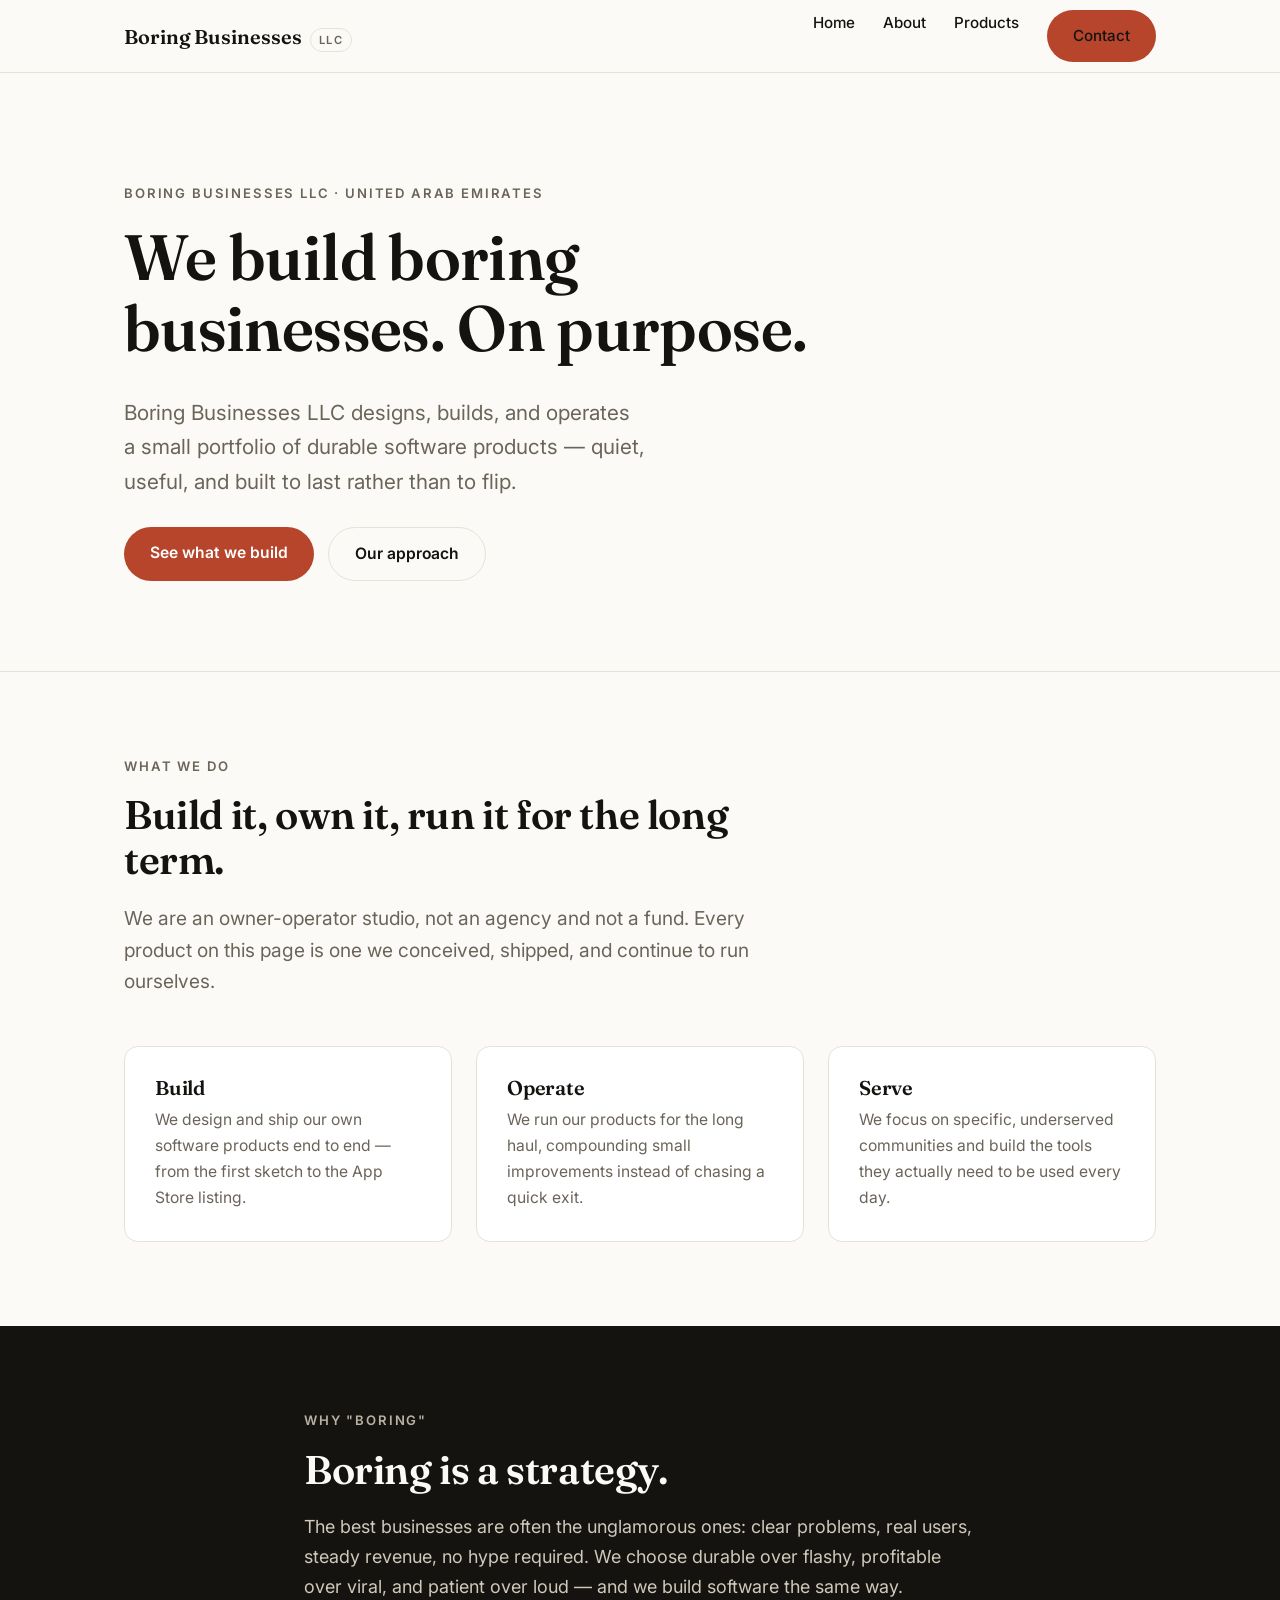
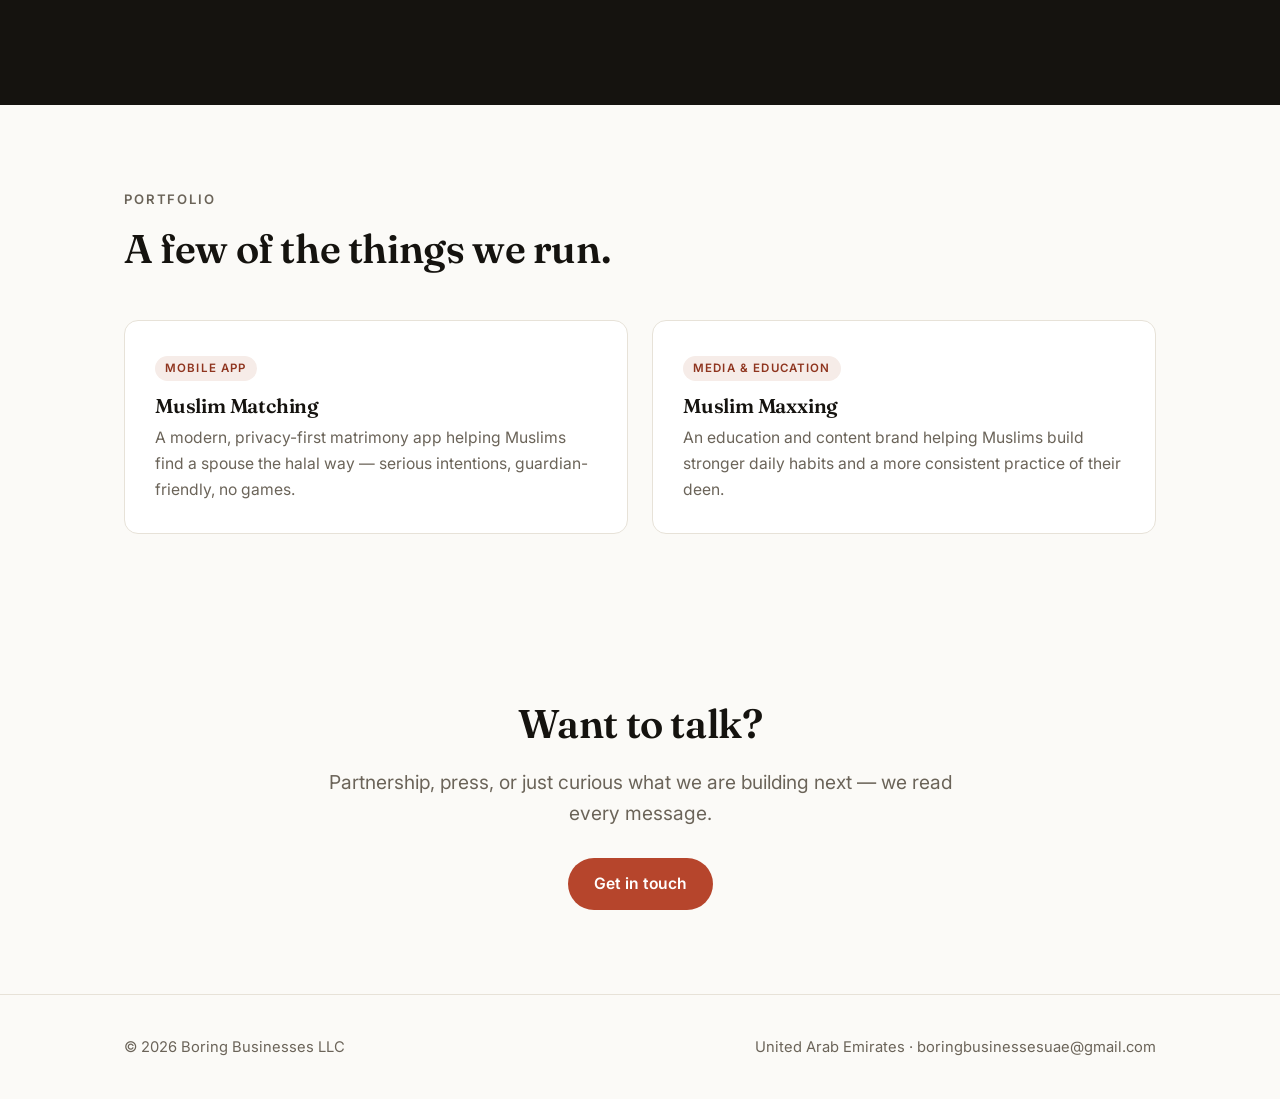
==== index.html @ 44aef719 "Boring Businesses LLC company site (Apple-enrollment ready) Co-Authored-By: Claude Opus 4.8 (1M cont" ====
<!DOCTYPE html>
<html lang="en">
<head>
  <meta charset="UTF-8" />
  <meta name="viewport" content="width=device-width, initial-scale=1.0" />
  <title>Boring Businesses LLC — A product studio for durable software</title>
  <meta name="description" content="Boring Businesses LLC is a United Arab Emirates product studio that designs, builds, and operates a small portfolio of durable software products and brands, including Muslim Matching." />
  <link rel="preconnect" href="https://fonts.googleapis.com" />
  <link rel="preconnect" href="https://fonts.gstatic.com" crossorigin />
  <link href="https://fonts.googleapis.com/css2?family=Fraunces:opsz,wght@9..144,500;9..144,600&family=Inter:wght@400;500;600&display=swap" rel="stylesheet" />
  <link rel="stylesheet" href="/styles.css" />
</head>
<body>
  <header class="site-header">
    <div class="container header-inner">
      <a class="brand" href="/">Boring Businesses <span>LLC</span></a>
      <nav class="nav">
        <a href="/">Home</a>
        <a href="/about.html">About</a>
        <a href="/products.html">Products</a>
        <a href="/contact.html" class="btn">Contact</a>
      </nav>
    </div>
  </header>

  <main>
    <section class="hero">
      <div class="container">
        <p class="eyebrow">Boring Businesses LLC · United Arab Emirates</p>
        <h1>We build boring<br />businesses. On purpose.</h1>
        <p class="lead">Boring Businesses LLC designs, builds, and operates a small portfolio of durable software products — quiet, useful, and built to last rather than to flip.</p>
        <div class="cta-row">
          <a href="/products.html" class="btn">See what we build</a>
          <a href="/about.html" class="btn btn-ghost">Our approach</a>
        </div>
      </div>
    </section>

    <hr class="divider" />

    <section>
      <div class="container">
        <div class="section-head">
          <p class="eyebrow">What we do</p>
          <h2>Build it, own it, run it for the long term.</h2>
          <p class="lead">We are an owner-operator studio, not an agency and not a fund. Every product on this page is one we conceived, shipped, and continue to run ourselves.</p>
        </div>
        <div class="grid grid-3">
          <div class="card">
            <h3>Build</h3>
            <p>We design and ship our own software products end to end — from the first sketch to the App Store listing.</p>
          </div>
          <div class="card">
            <h3>Operate</h3>
            <p>We run our products for the long haul, compounding small improvements instead of chasing a quick exit.</p>
          </div>
          <div class="card">
            <h3>Serve</h3>
            <p>We focus on specific, underserved communities and build the tools they actually need to be used every day.</p>
          </div>
        </div>
      </div>
    </section>

    <section class="band">
      <div class="container narrow">
        <p class="eyebrow">Why "boring"</p>
        <h2>Boring is a strategy.</h2>
        <p>The best businesses are often the unglamorous ones: clear problems, real users, steady revenue, no hype required. We choose durable over flashy, profitable over viral, and patient over loud — and we build software the same way.</p>
      </div>
    </section>

    <section>
      <div class="container">
        <div class="section-head">
          <p class="eyebrow">Portfolio</p>
          <h2>A few of the things we run.</h2>
        </div>
        <div class="grid grid-2">
          <a class="card" href="/products.html" style="color:inherit">
            <span class="tag">Mobile app</span>
            <h3>Muslim Matching</h3>
            <p>A modern, privacy-first matrimony app helping Muslims find a spouse the halal way — serious intentions, guardian-friendly, no games.</p>
          </a>
          <a class="card" href="/products.html" style="color:inherit">
            <span class="tag">Media &amp; education</span>
            <h3>Muslim Maxxing</h3>
            <p>An education and content brand helping Muslims build stronger daily habits and a more consistent practice of their deen.</p>
          </a>
        </div>
      </div>
    </section>

    <section class="center">
      <div class="container narrow">
        <h2>Want to talk?</h2>
        <p class="lead" style="margin:0 auto 28px">Partnership, press, or just curious what we are building next — we read every message.</p>
        <a href="/contact.html" class="btn">Get in touch</a>
      </div>
    </section>
  </main>

  <footer class="site-footer">
    <div class="container footer-inner">
      <div>© 2026 Boring Businesses LLC</div>
      <div>United Arab Emirates · <a href="mailto:boringbusinessesuae@gmail.com">boringbusinessesuae@gmail.com</a></div>
    </div>
  </footer>
</body>
</html>
---- styles.css ----
/* Boring Businesses LLC — site styles */
:root {
  --ink: #15130f;
  --paper: #fbfaf7;
  --muted: #6b6459;
  --line: #e7e2d8;
  --accent: #b6452c;
  --accent-ink: #8f351f;
  --card: #ffffff;
  --max: 1080px;
  --radius: 14px;
}

* { box-sizing: border-box; }

html { scroll-behavior: smooth; }

body {
  margin: 0;
  background: var(--paper);
  color: var(--ink);
  font-family: "Inter", -apple-system, BlinkMacSystemFont, "Segoe UI", Roboto, Helvetica, Arial, sans-serif;
  font-size: 18px;
  line-height: 1.65;
  -webkit-font-smoothing: antialiased;
  text-rendering: optimizeLegibility;
}

.container { width: 100%; max-width: var(--max); margin: 0 auto; padding: 0 24px; }

h1, h2, h3 {
  font-family: "Fraunces", Georgia, "Times New Roman", serif;
  font-weight: 600;
  line-height: 1.12;
  letter-spacing: -0.01em;
  margin: 0 0 0.5em;
}
h1 { font-size: clamp(2.4rem, 5.5vw, 4rem); }
h2 { font-size: clamp(1.7rem, 3.5vw, 2.5rem); }
h3 { font-size: 1.25rem; }
p { margin: 0 0 1.1em; }
a { color: var(--accent-ink); text-decoration: none; }
a:hover { text-decoration: underline; }

.eyebrow {
  font-size: 0.82rem;
  letter-spacing: 0.14em;
  text-transform: uppercase;
  color: var(--muted);
  font-weight: 600;
  margin-bottom: 1rem;
}

/* Header */
.site-header {
  position: sticky; top: 0; z-index: 20;
  background: rgba(251,250,247,0.86);
  backdrop-filter: saturate(140%) blur(10px);
  border-bottom: 1px solid var(--line);
}
.header-inner { display: flex; align-items: center; justify-content: space-between; height: 72px; }
.brand {
  font-family: "Fraunces", Georgia, serif;
  font-weight: 600; font-size: 1.25rem; color: var(--ink);
  display: flex; align-items: baseline; gap: 8px;
}
.brand:hover { text-decoration: none; }
.brand span {
  font-family: "Inter", sans-serif; font-size: 0.7rem; letter-spacing: 0.12em;
  color: var(--muted); border: 1px solid var(--line); border-radius: 999px; padding: 2px 8px;
}
.nav { display: flex; gap: 28px; }
.nav a { color: var(--ink); font-size: 0.95rem; font-weight: 500; }
.nav a:hover { color: var(--accent-ink); text-decoration: none; }

/* Buttons */
.btn {
  display: inline-block; background: var(--accent); color: #fff;
  padding: 13px 26px; border-radius: 999px; font-weight: 600; font-size: 0.98rem;
  transition: background 0.15s ease, transform 0.15s ease;
}
.btn:hover { background: var(--accent-ink); text-decoration: none; transform: translateY(-1px); }
.btn-ghost { background: transparent; color: var(--ink); border: 1px solid var(--line); }
.btn-ghost:hover { background: #fff; }

/* Sections */
section { padding: 84px 0; }
.hero { padding: 110px 0 90px; }
.hero p.lead { font-size: 1.3rem; color: var(--muted); max-width: 40ch; }
.lead { font-size: 1.2rem; color: var(--muted); max-width: 60ch; }
.cta-row { display: flex; gap: 14px; flex-wrap: wrap; margin-top: 28px; }
.divider { border: 0; border-top: 1px solid var(--line); margin: 0; }
.muted { color: var(--muted); }
.center { text-align: center; }
.narrow { max-width: 720px; }

/* Grid + cards */
.grid { display: grid; gap: 24px; }
.grid-3 { grid-template-columns: repeat(3, 1fr); }
.grid-2 { grid-template-columns: repeat(2, 1fr); }
.card {
  background: var(--card); border: 1px solid var(--line); border-radius: var(--radius);
  padding: 30px; transition: transform 0.15s ease, box-shadow 0.15s ease;
}
.card:hover { transform: translateY(-3px); box-shadow: 0 14px 40px -22px rgba(21,19,15,0.35); }
.card h3 { margin-bottom: 0.4em; }
.card p { margin-bottom: 0; color: var(--muted); font-size: 0.98rem; }
.card .tag {
  display: inline-block; font-size: 0.72rem; letter-spacing: 0.1em; text-transform: uppercase;
  color: var(--accent-ink); background: #f6ece8; border-radius: 999px; padding: 3px 10px; margin-bottom: 14px; font-weight: 600;
}

.section-head { max-width: 640px; margin-bottom: 48px; }

/* Stat / value strip */
.band { background: var(--ink); color: var(--paper); }
.band .eyebrow { color: #b9b1a3; }
.band h2 { color: var(--paper); }
.band p { color: #cfc8bb; }

/* Footer */
.site-footer { border-top: 1px solid var(--line); padding: 40px 0; font-size: 0.92rem; color: var(--muted); }
.footer-inner { display: flex; justify-content: space-between; gap: 16px; flex-wrap: wrap; }
.site-footer a { color: var(--muted); }

/* Responsive */
@media (max-width: 860px) {
  .grid-3 { grid-template-columns: 1fr; }
  .grid-2 { grid-template-columns: 1fr; }
}
@media (max-width: 620px) {
  body { font-size: 17px; }
  .nav { gap: 16px; }
  .nav a:not(.btn) { display: none; }
  section { padding: 60px 0; }
  .hero { padding: 72px 0 56px; }
}
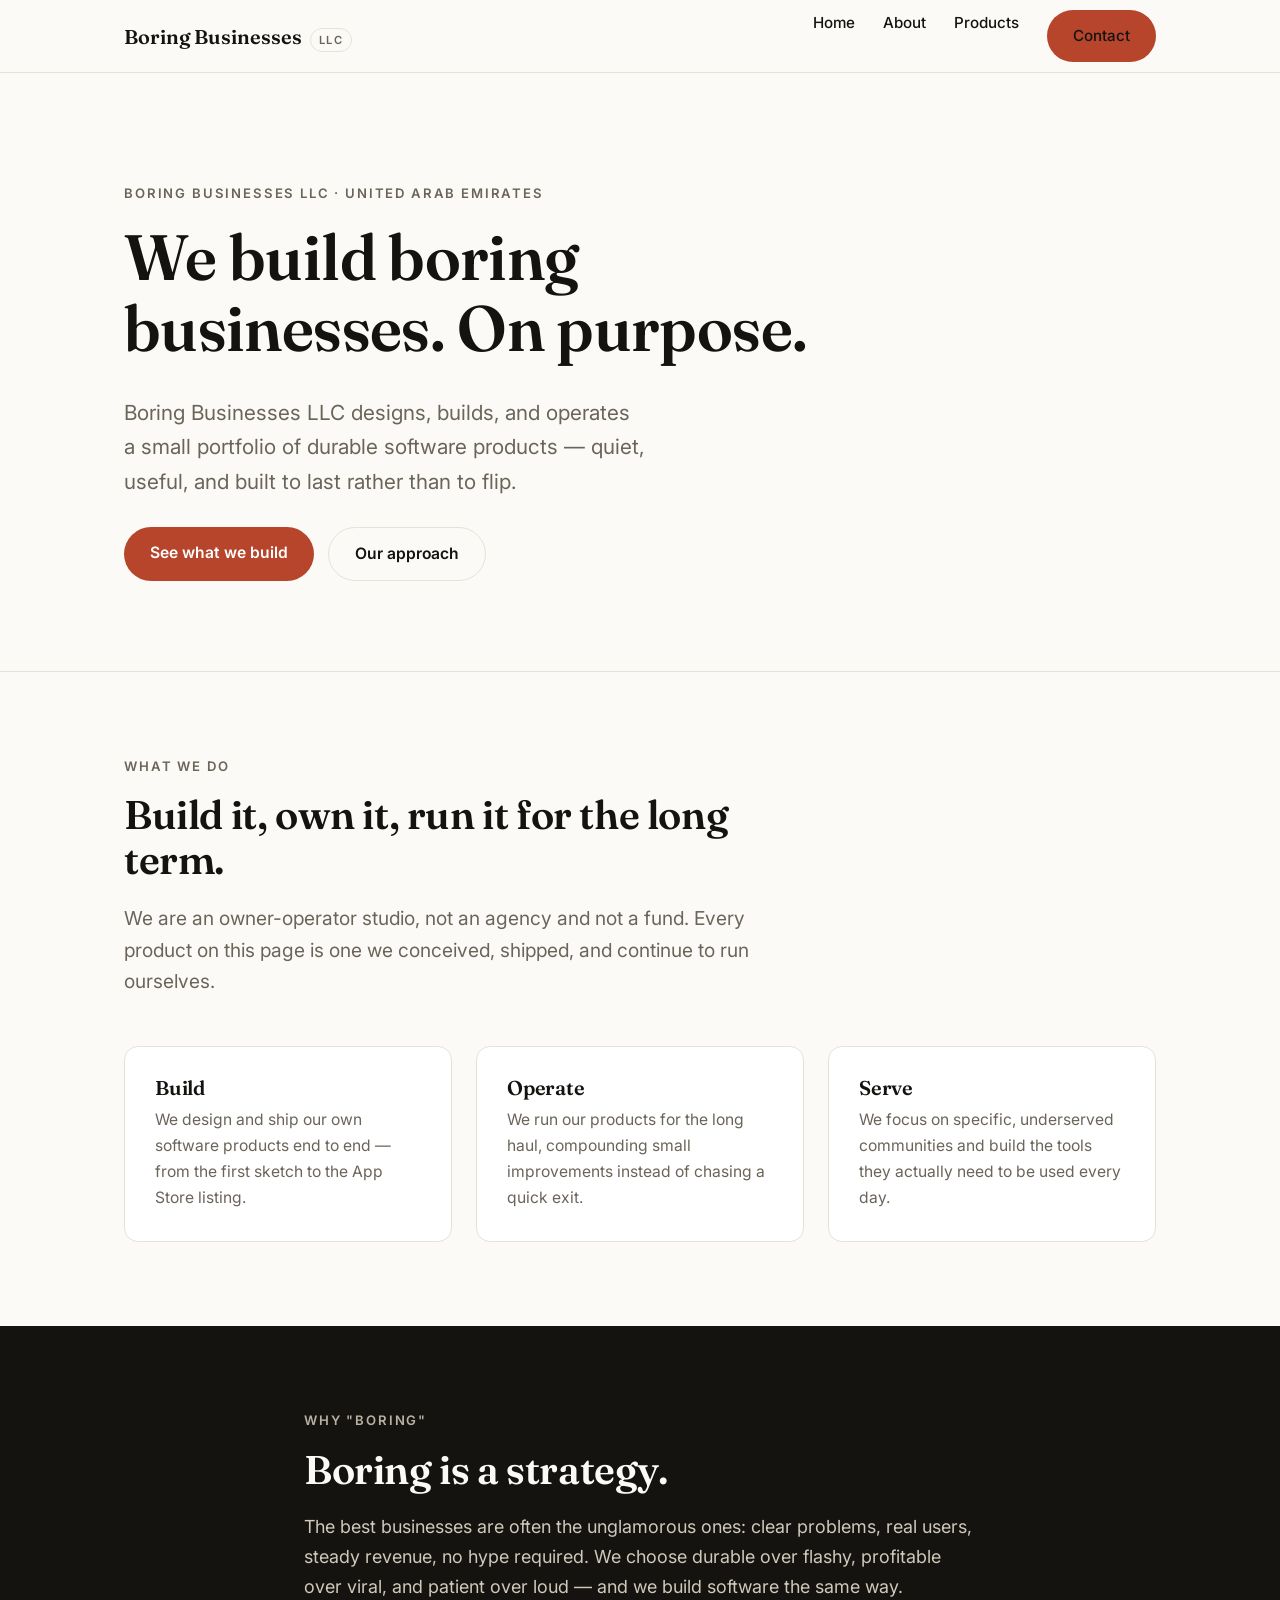
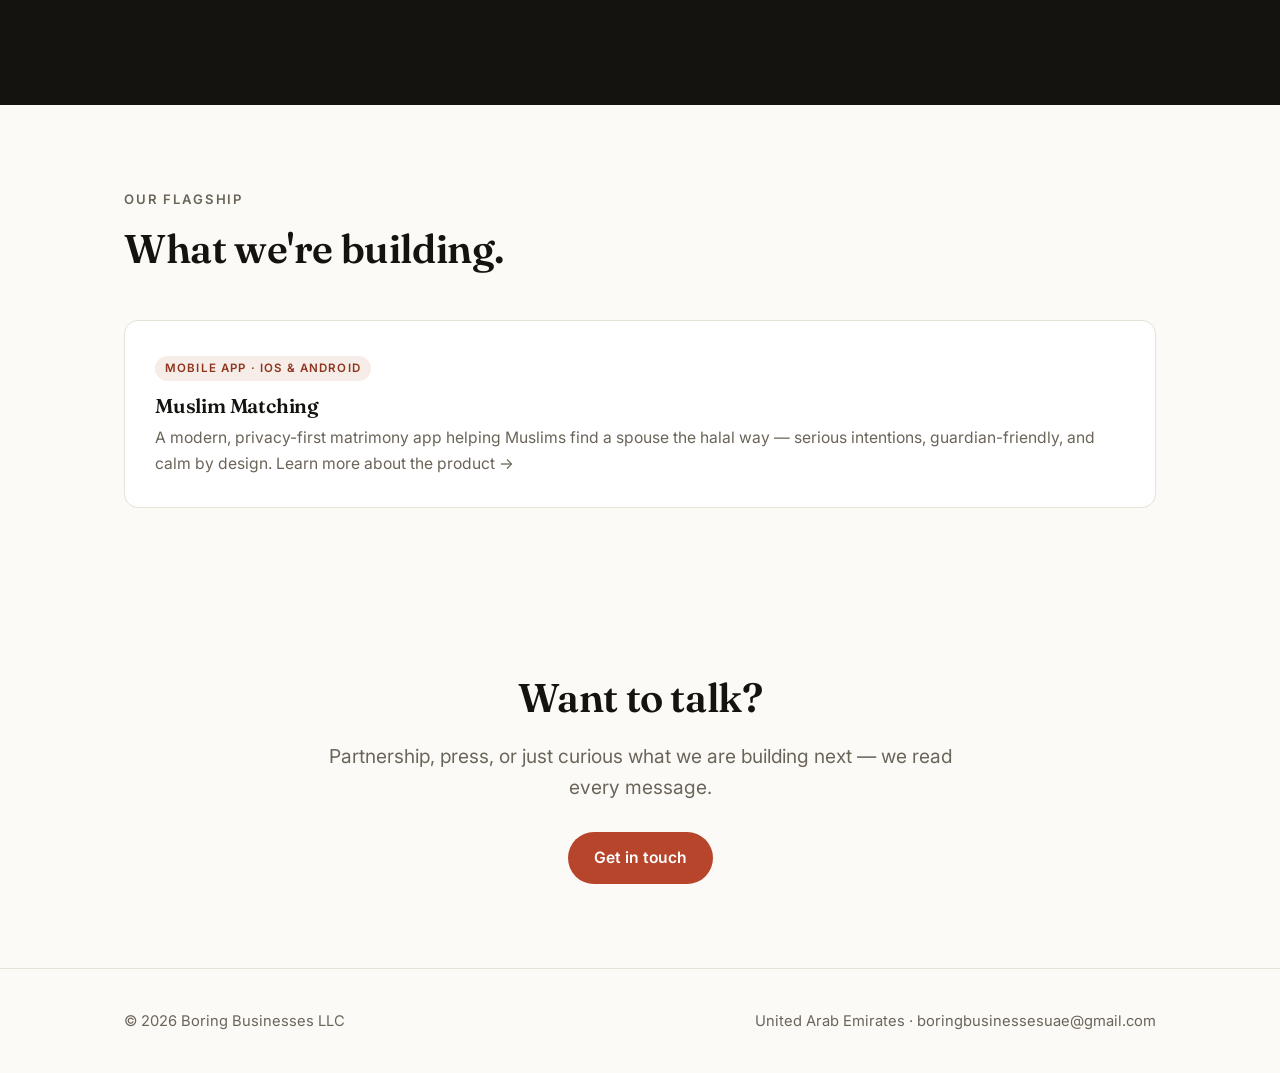
==== commit 6f8cc3bb: "Feature Muslim Matching only on portfolio/products" ====
--- a/index.html
+++ b/index.html
@@ -73,21 +73,14 @@
     <section>
       <div class="container">
         <div class="section-head">
-          <p class="eyebrow">Portfolio</p>
-          <h2>A few of the things we run.</h2>
+          <p class="eyebrow">Our flagship</p>
+          <h2>What we're building.</h2>
         </div>
-        <div class="grid grid-2">
-          <a class="card" href="/products.html" style="color:inherit">
-            <span class="tag">Mobile app</span>
-            <h3>Muslim Matching</h3>
-            <p>A modern, privacy-first matrimony app helping Muslims find a spouse the halal way — serious intentions, guardian-friendly, no games.</p>
-          </a>
-          <a class="card" href="/products.html" style="color:inherit">
-            <span class="tag">Media &amp; education</span>
-            <h3>Muslim Maxxing</h3>
-            <p>An education and content brand helping Muslims build stronger daily habits and a more consistent practice of their deen.</p>
-          </a>
-        </div>
+        <a class="card" href="/products.html" style="color:inherit; display:block">
+          <span class="tag">Mobile app · iOS &amp; Android</span>
+          <h3>Muslim Matching</h3>
+          <p>A modern, privacy-first matrimony app helping Muslims find a spouse the halal way — serious intentions, guardian-friendly, and calm by design. Learn more about the product →</p>
+        </a>
       </div>
     </section>
 
